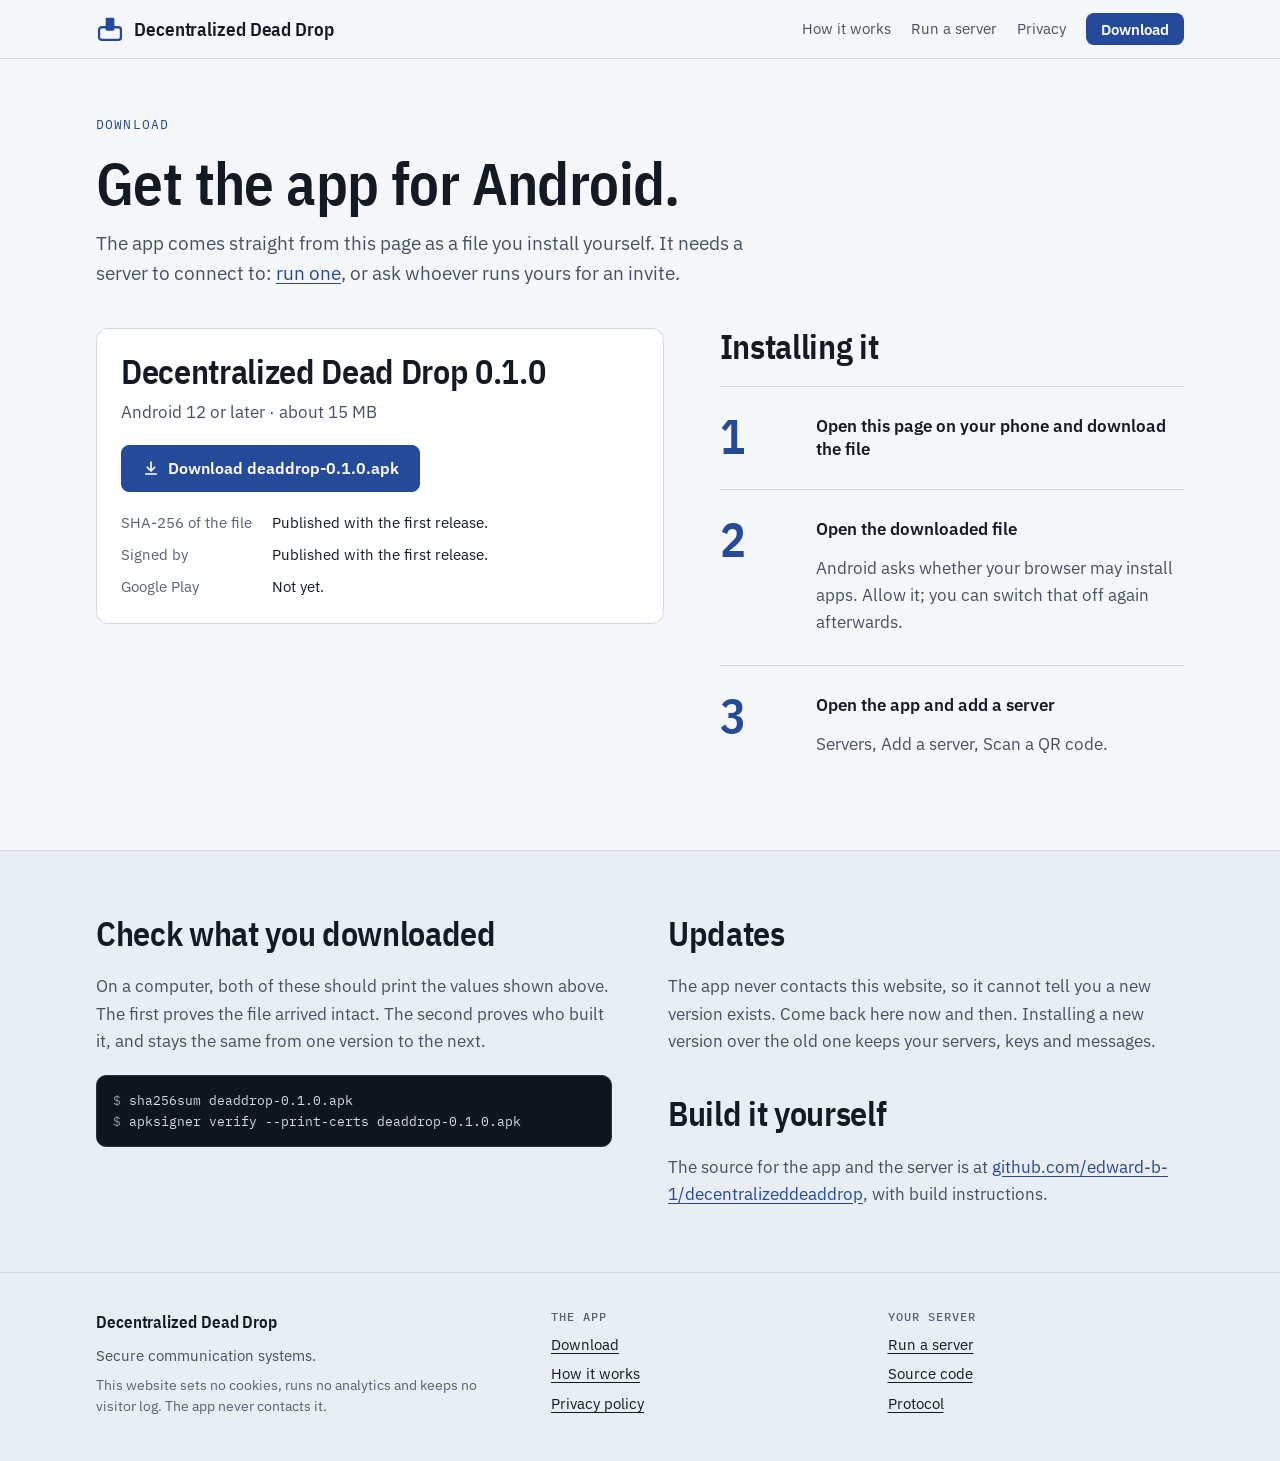
==== site/download.html @ c1031be3 "The website's pages, its web server configuration, and deployment notes from a real server site/: th" ====
<!doctype html>
<html lang="en">
<head>
<meta charset="utf-8">
<meta name="viewport" content="width=device-width, initial-scale=1, viewport-fit=cover">
<title>Download · Decentralized Dead Drop</title>
<meta name="description" content="Download the Decentralized Dead Drop app for Android.">
<link rel="icon" href="icon.svg" type="image/svg+xml">
<link rel="stylesheet" href="style.css">
</head>
<body>
<header class="top">
  <div class="wrap">
    <a class="brand" href="index.html">
      <svg viewBox="0 0 32 32" aria-hidden="true"><rect x="3.5" y="14" width="25" height="14.5" rx="3" fill="none" stroke="currentColor" stroke-width="2.6"/><rect x="11" y="3" width="10" height="15" rx="1.6" fill="currentColor"/></svg>
      Decentralized Dead Drop
    </a>
    <nav class="nav" aria-label="Main">
      <a href="how-it-works.html">How it works</a>
      <a href="server.html">Run a server</a>
      <a href="privacy.html">Privacy</a>
      <a class="btn" aria-current="page" href="download.html">Download</a>
    </nav>
  </div>
</header>

<main>
  <section class="pagehead">
    <div class="wrap">
      <p class="eyebrow">Download</p>
      <h1>Get the app for Android.</h1>
      <p class="lede">The app comes straight from this page as a file you install yourself. It needs a server to connect to: <a href="server.html">run one</a>, or ask whoever runs yours for an invite.</p>
    </div>
  </section>

  <section class="band first">
    <div class="wrap dl">
      <div class="dl-card">
        <div class="stack tight"><h2>Decentralized Dead Drop 0.1.0</h2><p class="soft">Android 12 or later · about 15 MB</p></div>
        <div class="actions"><a class="btn" href="download/deaddrop-0.1.0.apk"><svg viewBox="0 0 24 24" aria-hidden="true"><path d="M12 4v12m0 0l-5-5m5 5l5-5M5 20h14"/></svg>Download deaddrop-0.1.0.apk</a></div>
        <!-- RELEASE: every release, update the version, the size, the file name and the two fingerprints (site/README.md). -->
        <dl class="facts">
          <dt>SHA-256 of the file</dt><dd>Published with the first release.</dd>
          <dt>Signed by</dt><dd>Published with the first release.</dd>
          <dt>Google Play</dt><dd>Not yet.</dd>
        </dl>
      </div>
      <div class="stack-lg">
        <div class="stack">
          <h2>Installing it</h2>
          <ol class="steps wide">
            <li><div class="say"><h3>Open this page on your phone and download the file</h3></div></li>
            <li><div class="say"><h3>Open the downloaded file</h3><p class="soft">Android asks whether your browser may install apps. Allow it; you can switch that off again afterwards.</p></div></li>
            <li><div class="say"><h3>Open the app and add a server</h3><p class="soft">Servers, Add a server, Scan a QR code.</p></div></li>
          </ol>
        </div>
      </div>
    </div>
  </section>

  <section class="band tint">
    <div class="wrap two">
      <div class="stack">
        <h2>Check what you downloaded</h2>
        <p class="soft">On a computer, both of these should print the values shown above. The first proves the file arrived intact. The second proves who built it, and stays the same from one version to the next.</p>
        <div class="term flat"><pre><span class="dim">$</span> sha256sum deaddrop-0.1.0.apk
<span class="dim">$</span> apksigner verify --print-certs deaddrop-0.1.0.apk</pre></div>
      </div>
      <div class="stack">
        <h2>Updates</h2>
        <p class="soft">The app never contacts this website, so it cannot tell you a new version exists. Come back here now and then. Installing a new version over the old one keeps your servers, keys and messages.</p>
        <h2 class="mt">Build it yourself</h2>
        <p class="soft">The source for the app and the server is at <a href="https://github.com/edward-b-1/decentralizeddeaddrop">github.com/edward-b-1/decentralizeddeaddrop</a>, with build instructions.</p>
      </div>
    </div>
  </section>
</main>

<footer>
  <div class="wrap">
    <div class="stack tight">
      <a class="brand minor" href="index.html">Decentralized Dead Drop</a>
      <p>Secure communication systems.</p>
      <p class="small">This website sets no cookies, runs no analytics and keeps no visitor log. The app never contacts it.</p>
    </div>
    <div>
      <h3>The app</h3>
      <ul><li><a href="download.html">Download</a></li><li><a href="how-it-works.html">How it works</a></li><li><a href="privacy.html">Privacy policy</a></li></ul>
    </div>
    <div>
      <h3>Your server</h3>
      <ul><li><a href="server.html">Run a server</a></li><li><a href="https://github.com/edward-b-1/decentralizeddeaddrop">Source code</a></li><li><a href="https://github.com/edward-b-1/decentralizeddeaddrop/blob/main/docs/PROTOCOL.md">Protocol</a></li></ul>
    </div>
  </div>
</footer>
</body>
</html>
---- site/style.css ----
/* decentralizeddeaddrop.com. Plain pages: no script, no cookies, nothing loaded from anyone else. */

/* One file holds every weight of IBM Plex Sans. */
@font-face { font-family: "IBM Plex Sans"; font-weight: 100 700; font-style: normal; font-display: swap; src: url("fonts/ibm-plex-sans.woff2") format("woff2"); }
@font-face { font-family: "IBM Plex Sans Condensed"; font-weight: 500; font-style: normal; font-display: swap; src: url("fonts/ibm-plex-sans-condensed-500.woff2") format("woff2"); }
@font-face { font-family: "IBM Plex Sans Condensed"; font-weight: 600; font-style: normal; font-display: swap; src: url("fonts/ibm-plex-sans-condensed-600.woff2") format("woff2"); }
@font-face { font-family: "IBM Plex Mono"; font-weight: 400; font-style: normal; font-display: swap; src: url("fonts/ibm-plex-mono-400.woff2") format("woff2"); }
@font-face { font-family: "IBM Plex Mono"; font-weight: 500; font-style: normal; font-display: swap; src: url("fonts/ibm-plex-mono-500.woff2") format("woff2"); }

:root { color-scheme: light; }
html { -webkit-text-size-adjust: 100%; }
body { margin: 0; }
img, svg { max-width: 100%; }
/* Layout: left-aligned pages on the app's cool grey ground. Dark mono panels always mean
   "the server" (its queue, its terminal); everything else stays quiet around them. */
:root {
  --bg: #F5F7FA; --surface: #FFFFFF; --surface-2: #E9EDF4; --line: #D3D9E3;
  --ink: #141A24; --ink-soft: #465162; --muted: #586373;
  --accent: #264A9A; --accent-soft: #DBE4F8; --on-accent: #FFFFFF;
  --ok: #1B7245; --wait: #8F5B00; --danger: #B3261E;
  --term: #10151D; --term-2: #1A212C; --term-line: #2A3442; --term-fg: #D5DCE8; --term-dim: #8793A6;
  --term-accent: #9DB8FF; --term-ok: #6FD3A0; --term-wait: #F0B95B;
  --shadow: rgba(20, 26, 36, .16);
  --display: "IBM Plex Sans Condensed", "IBM Plex Sans", "Arial Narrow", system-ui, sans-serif;
  --text: "IBM Plex Sans", system-ui, "Segoe UI", sans-serif;
  --mono: "IBM Plex Mono", ui-monospace, Consolas, "Courier New", monospace;
}
@media (prefers-color-scheme: dark) {
  :root {
    --bg: #11151C; --surface: #1A202A; --surface-2: #222A36; --line: #2F3846;
    --ink: #E6EAF1; --ink-soft: #AAB4C3; --muted: #98A3B4;
    --accent: #9DB8FF; --accent-soft: #24345C; --on-accent: #0E1A3A;
    --ok: #6FD3A0; --wait: #F0B95B; --danger: #FF8A80;
    --term: #090C11; --term-2: #131922; --term-line: #2F3846; --term-fg: #D5DCE8; --term-dim: #8793A6;
    --term-accent: #9DB8FF; --term-ok: #6FD3A0; --term-wait: #F0B95B;
    --shadow: rgba(0, 0, 0, .5);
    color-scheme: dark;
  }
}

* { box-sizing: border-box; }
body { background: var(--bg); color: var(--ink); font-family: var(--text); font-size: 17px; line-height: 1.6; }
body::before { content: ""; position: fixed; inset: 0 0 auto; height: env(safe-area-inset-top, 0px); z-index: 10; background: var(--bg); }
.wrap { max-width: 1120px; margin: 0 auto; padding-left: max(16px, env(safe-area-inset-left, 0px)); padding-right: max(16px, env(safe-area-inset-right, 0px)); }
a { color: var(--accent); text-underline-offset: 3px; }
a:focus-visible, button:focus-visible { outline: 3px solid var(--accent); outline-offset: 3px; border-radius: 4px; }
h1, h2, h3, p, ul, ol, dl, dd, figure, pre { margin: 0; }
h1, h2 { font-family: var(--display); font-weight: 600; letter-spacing: -.01em; text-wrap: balance; }
h1 { font-size: clamp(2.3rem, 5.4vw, 3.7rem); line-height: 1.04; }
h2 { font-size: clamp(1.6rem, 3vw, 2.1rem); line-height: 1.15; }
h3 { font-size: 1.06rem; font-weight: 600; line-height: 1.35; }
.eyebrow { font-family: var(--mono); font-size: .8rem; letter-spacing: .09em; text-transform: uppercase; color: var(--accent); }
.lede { font-size: 1.18rem; line-height: 1.55; color: var(--ink-soft); max-width: 60ch; }
.soft { color: var(--ink-soft); }
.small { font-size: .875rem; line-height: 1.5; color: var(--muted); }
.mono { font-family: var(--mono); font-size: .88em; }


/* ---------- header ---------- */
.top { position: sticky; top: env(safe-area-inset-top, 0px); z-index: 9; background: var(--bg); border-bottom: 1px solid var(--line); }
.top .wrap { display: flex; flex-wrap: wrap; align-items: center; justify-content: space-between; gap: 6px 24px; padding-block: 10px; }
.brand { display: flex; align-items: center; gap: 10px; color: var(--ink); text-decoration: none; font-family: var(--display); font-weight: 600; font-size: 1.2rem; letter-spacing: -.005em; }
.brand svg { width: 28px; height: 28px; flex: none; color: var(--accent); }
.nav { display: flex; flex-wrap: wrap; align-items: center; gap: 4px 20px; font-size: .95rem; }
.nav a { color: var(--ink-soft); text-decoration: none; padding: 6px 0; border-bottom: 2px solid transparent; }
.nav a:hover { color: var(--ink); }
.nav a[aria-current="page"] { color: var(--ink); border-bottom-color: var(--accent); }
.nav a.btn { color: var(--on-accent); border-bottom: none; padding: 7px 14px; font-size: .92rem; }

.btn { display: inline-flex; align-items: center; gap: 8px; font: 600 1rem/1.2 var(--text); padding: 13px 20px; border-radius: 8px; border: 1.5px solid var(--accent); background: var(--accent); color: var(--on-accent); text-decoration: none; cursor: pointer; }
.btn:hover { filter: brightness(1.08); }
.btn.ghost { background: transparent; color: var(--accent); }
.btn svg { width: 18px; height: 18px; fill: none; stroke: currentColor; stroke-width: 2.2; stroke-linecap: round; stroke-linejoin: round; }
.actions { display: flex; flex-wrap: wrap; gap: 12px; }

/* ---------- page furniture ---------- */
.band { padding-block: 64px; }
.band + .band { border-top: 1px solid var(--line); }
.band.tint { background: var(--surface-2); }
.stack { display: flex; flex-direction: column; gap: 20px; }
.stack-lg { display: flex; flex-direction: column; gap: 40px; }
.head { display: flex; flex-direction: column; gap: 10px; max-width: 62ch; }
.prose { display: flex; flex-direction: column; gap: 16px; max-width: 66ch; }
.prose ul, .prose ol { padding-left: 1.2em; display: flex; flex-direction: column; gap: 8px; }
.pagehead { padding-block: 56px 40px; }
.pagehead .wrap { display: flex; flex-direction: column; gap: 16px; }

/* ---------- "the server" panels ---------- */
.term { background: var(--term); color: var(--term-fg); border: 1px solid var(--term-line); border-radius: 10px; font-family: var(--mono); font-size: .84rem; line-height: 1.55; box-shadow: 0 14px 34px var(--shadow); min-width: 0; overflow: hidden; }
.term-bar { display: flex; flex-wrap: wrap; gap: 4px 14px; align-items: baseline; padding: 10px 16px; background: var(--term-2); border-bottom: 1px solid var(--term-line); }
.term-bar b { font-weight: 500; }
.term .dim { color: var(--term-dim); }
.term .hi { color: var(--term-accent); }
.term .run { margin-left: auto; color: var(--term-ok); }
.term .run::before { content: ""; display: inline-block; width: 8px; height: 8px; border-radius: 50%; background: var(--term-ok); margin-right: 7px; }
.term pre { font: inherit; padding: 14px 16px; overflow-x: auto; white-space: pre; }
.term pre + pre { border-top: 1px solid var(--term-line); }
.term.flat { box-shadow: none; }
.qr-box { padding: 4px 16px 16px; }
.qr { display: block; width: min(250px, 100%); height: auto; }
.qr-light { fill: var(--term-fg); } .qr-dark { fill: var(--term); }

/* the queue */
.q-head { display: flex; justify-content: space-between; gap: 12px; padding: 12px 16px 6px; font-size: .72rem; letter-spacing: .09em; text-transform: uppercase; color: var(--term-dim); }
.q { list-style: none; padding: 0 8px; display: flex; flex-direction: column; }
.q-row { display: grid; grid-template-columns: minmax(0, 1fr) auto; align-items: center; gap: 14px; padding: 10px 8px; border-top: 1px solid var(--term-line); }
.q-left { position: relative; min-width: 0; }
.q-live { display: flex; gap: 12px; min-width: 0; white-space: nowrap; }
.q-live b { font-weight: 500; flex: none; }
.q-cipher { color: var(--term-dim); overflow: hidden; text-overflow: ellipsis; min-width: 0; }
.q-end { position: absolute; inset: 0; opacity: 0; color: var(--term-ok); white-space: nowrap; overflow: hidden; text-overflow: ellipsis; }
.q-row.aged .q-end { color: var(--term-wait); }
.q-marks { display: flex; gap: 7px; }
.q-marks i { width: 11px; height: 11px; border-radius: 50%; background: var(--term-accent); border: 1.5px solid var(--term-accent); }
.q-marks i.got { background: transparent; border-color: var(--term-dim); }
.q-row.wiped .q-live { opacity: 0; } .q-row.wiped .q-end { opacity: 1; }
.q-foot { padding: 12px 16px 14px; border-top: 1px solid var(--term-line); color: var(--term-dim); font-size: .78rem; display: flex; flex-wrap: wrap; gap: 4px 18px; }
.q-foot i { display: inline-block; width: 9px; height: 9px; border-radius: 50%; margin-right: 6px; border: 1.5px solid var(--term-accent); background: var(--term-accent); }
.q-foot i.got { background: transparent; border-color: var(--term-dim); }
@media (prefers-reduced-motion: no-preference) {
  .q-row { animation: q-life 14s linear infinite; }
  .q-row .q-live { animation: q-live 14s linear infinite; }
  .q-row .q-end { animation: q-end 14s linear infinite; }
  .q-row .q-marks i:nth-child(1) { animation: q-m1 14s linear infinite; }
  .q-row .q-marks i:nth-child(2) { animation: q-m2 14s linear infinite; }
  .q-row .q-marks i:nth-child(3) { animation: q-m3 14s linear infinite; }
  .q-row.aged .q-marks i:nth-child(2), .q-row.aged .q-marks i:nth-child(3) { animation: none; }
  .q-row:nth-child(2), .q-row:nth-child(2) * { animation-delay: -3.5s; }
  .q-row:nth-child(3), .q-row:nth-child(3) * { animation-delay: -7s; }
  .q-row:nth-child(4), .q-row:nth-child(4) * { animation-delay: -10.5s; }
}
@keyframes q-life { 0% { opacity: 0; } 4%, 93% { opacity: 1; } 100% { opacity: 0; } }
@keyframes q-live { 0%, 70% { opacity: 1; } 74%, 100% { opacity: 0; } }
@keyframes q-end { 0%, 72% { opacity: 0; } 76%, 100% { opacity: 1; } }
@keyframes q-m1 { 0%, 19.9% { background: var(--term-accent); border-color: var(--term-accent); } 20%, 100% { background: transparent; border-color: var(--term-dim); } }
@keyframes q-m2 { 0%, 41.9% { background: var(--term-accent); border-color: var(--term-accent); } 42%, 100% { background: transparent; border-color: var(--term-dim); } }
@keyframes q-m3 { 0%, 65.9% { background: var(--term-accent); border-color: var(--term-accent); } 66%, 100% { background: transparent; border-color: var(--term-dim); } }

/* ---------- home ---------- */
.hero { padding-block: 64px 56px; }
.hero .wrap { display: grid; grid-template-columns: minmax(0, 1.05fr) minmax(0, .95fr); gap: 48px; align-items: center; }
.hero-text { display: flex; flex-direction: column; gap: 22px; min-width: 0; }
.hero figure { display: flex; flex-direction: column; gap: 12px; min-width: 0; }
.status { border-left: 4px solid var(--wait); background: var(--surface); padding: 14px 18px; border-radius: 0 8px 8px 0; font-size: .95rem; }
.status b { color: var(--wait); }

.steps { list-style: none; padding: 0; display: flex; flex-direction: column; counter-reset: step; }
.steps > li { counter-increment: step; display: grid; grid-template-columns: 64px minmax(0, 1fr) minmax(0, 1fr); gap: 8px 32px; padding-block: 28px; border-top: 1px solid var(--line); align-items: start; }
.steps > li::before { content: counter(step); font-family: var(--display); font-weight: 600; font-size: 3rem; line-height: .9; color: var(--accent); }
.steps .say { display: flex; flex-direction: column; gap: 8px; min-width: 0; }
.steps .say p { color: var(--ink-soft); }
.steps .show { min-width: 0; }
.steps.wide > li { grid-template-columns: 64px minmax(0, 1fr); }
.steps.wide .say { gap: 14px; }

.card { background: var(--surface); border: 1px solid var(--line); border-radius: 10px; padding: 16px 18px; display: flex; flex-direction: column; gap: 10px; min-width: 0; }
.card .label { font-family: var(--mono); font-size: .72rem; letter-spacing: .09em; text-transform: uppercase; color: var(--muted); }
.fp { display: grid; grid-template-columns: repeat(auto-fill, minmax(4.2ch, 1fr)); gap: 6px 14px; font-family: var(--mono); font-size: 1rem; font-variant-numeric: tabular-nums; }
.roster { list-style: none; padding: 0; display: flex; flex-direction: column; }
.roster li { display: flex; justify-content: space-between; gap: 12px; padding: 7px 0; border-top: 1px solid var(--line); font-size: .95rem; }
.roster li span { color: var(--muted); font-family: var(--mono); font-size: .8rem; }
.digits { display: grid; grid-template-columns: repeat(3, auto); justify-content: start; gap: 6px 22px; font-family: var(--mono); font-size: 1.25rem; font-variant-numeric: tabular-nums; letter-spacing: .04em; }

.two { display: grid; grid-template-columns: repeat(2, minmax(0, 1fr)); gap: 40px 56px; }
.list { list-style: none; padding: 0; display: flex; flex-direction: column; }
.list li { padding: 14px 0; border-top: 1px solid var(--line); display: flex; flex-direction: column; gap: 2px; }
.list li b { font-weight: 600; }
.list li span { color: var(--ink-soft); font-size: .97rem; }
.list.out li b::before { content: "No "; color: var(--danger); }

.scroll { overflow-x: auto; }
table { border-collapse: collapse; width: 100%; font-size: .97rem; }
th, td { text-align: left; vertical-align: top; padding: 12px 16px 12px 0; border-top: 1px solid var(--line); }
th { font-family: var(--mono); font-size: .74rem; font-weight: 500; letter-spacing: .08em; text-transform: uppercase; color: var(--muted); border-top: none; }
td.can { color: var(--ink); } td.cannot { color: var(--ink); }
th.can { color: var(--wait); } th.cannot { color: var(--ok); }
td code, p code, li code { font-family: var(--mono); font-size: .88em; background: var(--surface-2); padding: 1px 5px; border-radius: 4px; overflow-wrap: anywhere; }
.band.tint td code, .band.tint p code { background: var(--surface); }

.cta .wrap { display: flex; flex-wrap: wrap; align-items: center; justify-content: space-between; gap: 24px; }

/* ---------- download ---------- */
.dl { display: grid; grid-template-columns: minmax(0, 1.1fr) minmax(0, .9fr); gap: 40px 56px; align-items: start; }
.dl-card { background: var(--surface); border: 1px solid var(--line); border-radius: 12px; padding: 24px; display: flex; flex-direction: column; gap: 18px; min-width: 0; }
.facts { display: grid; grid-template-columns: auto minmax(0, 1fr); gap: 8px 20px; font-size: .95rem; }
.facts dt { color: var(--muted); }
.facts dd { min-width: 0; overflow-wrap: anywhere; }
.hash { font-family: var(--mono); font-size: .8rem; line-height: 1.6; overflow-wrap: anywhere; }

/* ---------- footer ---------- */
footer { border-top: 1px solid var(--line); background: var(--surface-2); font-size: .92rem; color: var(--ink-soft); }
footer .wrap { padding-block: 36px 44px; display: grid; grid-template-columns: minmax(0, 1.4fr) minmax(0, 1fr) minmax(0, 1fr); gap: 28px 40px; }
footer h3 { font-family: var(--mono); font-size: .74rem; font-weight: 500; letter-spacing: .09em; text-transform: uppercase; color: var(--muted); margin-bottom: 8px; }
footer ul { list-style: none; padding: 0; display: flex; flex-direction: column; gap: 6px; }
footer a { color: var(--ink); }

@media (max-width: 860px) {
  .hero .wrap, .two, .dl { grid-template-columns: minmax(0, 1fr); }
  .steps > li { grid-template-columns: 44px minmax(0, 1fr); }
  .steps > li::before { font-size: 2.3rem; }
  .steps .show { grid-column: 2; }
  .steps.wide > li { grid-template-columns: 44px minmax(0, 1fr); }
  footer .wrap { grid-template-columns: minmax(0, 1fr); }
  .band { padding-block: 48px; }
  .hero { padding-block: 40px; }
}
@media (max-width: 480px) {
  body { font-size: 16px; }
  .steps > li, .steps.wide > li { grid-template-columns: minmax(0, 1fr); }
  .steps .show { grid-column: 1; }
  .q-cipher { display: none; }
}

/* ---------- the landing page ---------- */
/* The hero keeps one look in both themes: night blue, with the app shown as it looks by day. */
:root {
  --night: #0A1122; --night-2: #121C36; --night-line: #2A3757; --night-glow: rgba(78, 118, 224, .38);
  --h-fg: #F1F4FB; --h-soft: #B7C2D8; --h-dim: #8492AD; --h-accent: #9DB8FF; --h-on-accent: #0E1A3A;
  --p-screen: #F5F7FA; --p-surface: #FFFFFF; --p-bar: #E9EDF4; --p-line: #D3D9E3; --p-ink: #141A24; --p-muted: #586373; --p-mine: #DBE4F8; --p-accent: #264A9A;
}
.hero-b { background: radial-gradient(1000px 560px at 88% -12%, var(--night-glow), transparent 62%), linear-gradient(180deg, var(--night), var(--night-2)); color: var(--h-fg); padding-block: 72px 80px; }
.hero-b .wrap { display: flex; flex-direction: column; gap: 64px; }
.hb-top { display: grid; grid-template-columns: minmax(0, 1.2fr) minmax(0, .8fr); gap: 40px 64px; align-items: end; }
.hb-text { display: flex; flex-direction: column; gap: 24px; min-width: 0; }
.hero-b h1 { font-size: clamp(3.1rem, 8.6vw, 6.4rem); line-height: .94; letter-spacing: -.02em; }
.hero-b .eyebrow { color: var(--h-accent); }
.hero-b .lede { color: var(--h-soft); font-size: 1.22rem; }
.hero-b .small { color: var(--h-dim); }
.hero-b .btn { background: var(--h-accent); border-color: var(--h-accent); color: var(--h-on-accent); }
.hero-b .btn.ghost { background: transparent; color: var(--h-accent); }
.hero-b a:focus-visible { outline-color: var(--h-fg); }
.core { list-style: none; padding: 0; margin: 0; display: flex; flex-direction: column; min-width: 0; }
.core li { display: flex; align-items: baseline; gap: 14px; padding: 13px 0; border-top: 1px solid var(--night-line); font-size: 1.14rem; font-weight: 500; line-height: 1.35; }
.core li:last-child { border-bottom: 1px solid var(--night-line); }
.core li::before { content: ""; flex: none; width: 9px; height: 9px; background: var(--h-accent); transform: translateY(-1px); }

.relay { display: grid; grid-template-columns: minmax(0, 250px) minmax(20px, 1fr) minmax(0, 420px) minmax(20px, 1fr) minmax(0, 250px); align-items: center; }
.node { display: flex; flex-direction: column; gap: 12px; min-width: 0; }
.node-label { font-family: var(--mono); font-size: .74rem; letter-spacing: .09em; text-transform: uppercase; color: var(--h-fg); }
.node-label span { color: var(--h-dim); }
.node-label span::before { content: "· "; }
.link { position: relative; height: 2px; margin-top: 30px; background: repeating-linear-gradient(90deg, var(--night-line) 0 7px, transparent 7px 14px); }
.link i { position: absolute; top: -6px; left: 0; width: 14px; height: 14px; margin-left: -7px; border-radius: 3px; background: var(--h-accent); opacity: 0; }
.relay .term { box-shadow: 0 18px 44px rgba(0, 0, 0, .45); }
.relay .q { min-height: 44px; }
.relay .q-row { border-top: none; }

.phone { background: var(--p-screen); color: var(--p-ink); border: 6px solid #000; border-radius: 26px; overflow: hidden; font-family: var(--text); font-size: .9rem; line-height: 1.35; box-shadow: 0 18px 44px rgba(0, 0, 0, .45); display: flex; flex-direction: column; }
.p-bar { display: flex; align-items: center; gap: 10px; padding: 12px 12px 10px; background: var(--p-bar); }
.p-bar svg { width: 20px; height: 20px; flex: none; fill: none; stroke: var(--p-ink); stroke-width: 2; stroke-linecap: round; stroke-linejoin: round; }
.p-bar b { display: block; font-weight: 500; font-size: 1rem; }
.p-bar small { display: block; font-size: .74rem; color: var(--p-muted); }
.p-msgs { display: flex; flex-direction: column; gap: 8px; padding: 14px 12px; min-height: 210px; justify-content: flex-end; }
.b { max-width: 86%; padding: 8px 11px; border-radius: 14px; background: var(--p-surface); border: 1px solid var(--p-line); align-self: flex-start; }
.b small { display: block; font-size: .72rem; font-weight: 500; color: var(--p-accent); }
.b.mine { align-self: flex-end; background: var(--p-mine); border-color: var(--p-mine); }
.p-send { display: flex; align-items: center; gap: 8px; padding: 8px 10px 12px; border-top: 1px solid var(--p-line); }
.p-send span { flex: 1; padding: 7px 12px; border-radius: 18px; background: var(--p-surface); border: 1px solid var(--p-line); color: var(--p-muted); font-size: .84rem; }
.p-send i { width: 30px; height: 30px; border-radius: 50%; background: var(--p-accent); flex: none; }

@media (prefers-reduced-motion: no-preference) {
  .relay .b.sent { animation: r-sent 12s ease-out infinite; }
  .relay .b.got { animation: r-got 12s ease-out infinite; }
  .relay .q-row { animation: r-row 12s linear infinite; }
  .relay .q-row .q-live { animation: r-live 12s linear infinite; }
  .relay .q-row .q-end { animation: r-end 12s linear infinite; }
  .relay .q-row .q-marks i:nth-child(1) { animation: r-m1 12s linear infinite; }
  .relay .q-row .q-marks i:nth-child(2) { animation: r-m2 12s linear infinite; }
  .relay .link.one i { animation: r-p1 12s linear infinite; }
  .relay .link.two i { animation: r-p2 12s linear infinite; }
}
@keyframes r-sent { 0%, 4% { opacity: 0; transform: translateY(8px); } 8%, 95% { opacity: 1; transform: none; } 100% { opacity: 0; transform: none; } }
@keyframes r-got { 0%, 31% { opacity: 0; transform: translateY(8px); } 35%, 95% { opacity: 1; transform: none; } 100% { opacity: 0; transform: none; } }
@keyframes r-row { 0%, 15% { opacity: 0; } 19%, 84% { opacity: 1; } 90%, 100% { opacity: 0; } }
@keyframes r-live { 0%, 55% { opacity: 1; } 59%, 100% { opacity: 0; } }
@keyframes r-end { 0%, 56% { opacity: 0; } 60%, 100% { opacity: 1; } }
@keyframes r-m1 { 0%, 32.9% { background: var(--term-accent); border-color: var(--term-accent); } 33%, 100% { background: transparent; border-color: var(--term-dim); } }
@keyframes r-m2 { 0%, 51.9% { background: var(--term-accent); border-color: var(--term-accent); } 52%, 100% { background: transparent; border-color: var(--term-dim); } }
@keyframes r-p1 { 0%, 8% { left: 0; opacity: 0; } 9% { left: 0; opacity: 1; } 15% { left: 100%; opacity: 1; } 16%, 100% { left: 100%; opacity: 0; } }
@keyframes r-p2 { 0%, 24% { left: 0; opacity: 0; } 25% { left: 0; opacity: 1; } 31% { left: 100%; opacity: 1; } 32%, 100% { left: 100%; opacity: 0; } }
@keyframes r-p1v { 0%, 8% { top: 0; opacity: 0; } 9% { top: 0; opacity: 1; } 15% { top: 100%; opacity: 1; } 16%, 100% { top: 100%; opacity: 0; } }
@keyframes r-p2v { 0%, 24% { top: 0; opacity: 0; } 25% { top: 0; opacity: 1; } 31% { top: 100%; opacity: 1; } 32%, 100% { top: 100%; opacity: 0; } }

.steps-b { list-style: none; padding: 0; margin: 0; counter-reset: step; display: grid; grid-template-columns: repeat(2, minmax(0, 1fr)); gap: 20px; }
.steps-b > li { counter-increment: step; background: var(--surface); border: 1px solid var(--line); border-radius: 16px; padding: 28px; display: flex; flex-direction: column; gap: 22px; min-width: 0; }
.steps-b .say { display: grid; grid-template-columns: auto minmax(0, 1fr); gap: 6px 20px; }
.steps-b .say::before { content: counter(step); grid-row: 1 / span 2; font-family: var(--display); font-weight: 600; font-size: 4.2rem; line-height: .82; color: var(--accent); }
.steps-b h3 { font-family: var(--display); font-size: 1.6rem; line-height: 1.12; letter-spacing: -.01em; text-wrap: balance; }
.steps-b .say p { color: var(--ink-soft); grid-column: 2; }
.steps-b .show { margin-top: auto; min-width: 0; }
.steps-b .card { background: var(--bg); }
.scan { display: flex; align-items: center; gap: 20px; background: var(--bg); border: 1px solid var(--line); border-radius: 10px; padding: 14px; }
.scan .qr { width: 116px; flex: none; border-radius: 4px; }
.qr.on-card .qr-light { fill: #FFFFFF; } .qr.on-card .qr-dark { fill: #141A24; }
.scan-fp { display: flex; flex-direction: column; gap: 8px; min-width: 0; flex: 1; }
.scan-fp .label { font-family: var(--mono); font-size: .72rem; letter-spacing: .09em; text-transform: uppercase; color: var(--muted); }
.scan-fp .fp { font-size: .9rem; gap: 4px 12px; }
.cta-row { display: flex; flex-wrap: wrap; align-items: center; justify-content: space-between; gap: 24px; }

@media (max-width: 900px) {
  .hb-top { grid-template-columns: minmax(0, 1fr); }
  .hero-b { padding-block: 44px 52px; }
  .hero-b .wrap { gap: 40px; }
  .relay { grid-template-columns: minmax(0, 1fr); justify-items: center; }
  .node { width: min(100%, 420px); }
  .link { width: 2px; height: 34px; margin: 8px 0; background: repeating-linear-gradient(180deg, var(--night-line) 0 7px, transparent 7px 14px); }
  .link i { left: 1px; top: 0; margin-top: -7px; }
  .p-msgs { min-height: 0; }
  .steps-b { grid-template-columns: minmax(0, 1fr); }
  .steps-b > li { padding: 22px 18px; }
  .steps-b .say::before { font-size: 3.2rem; }
  .steps-b h3 { font-size: 1.4rem; }
}
@media (max-width: 900px) and (prefers-reduced-motion: no-preference) {
  .relay .link.one i { animation-name: r-p1v; }
  .relay .link.two i { animation-name: r-p2v; }
}
@media (max-width: 480px) {
  .scan { flex-direction: column; align-items: flex-start; }
  .relay .q-cipher { display: none; }
}

/* ---------- small adjustments ---------- */
.defs { position: absolute; }
.mt { margin-top: 20px; }
.band.first { padding-top: 0; border-top: none; }
.narrow { max-width: 66ch; }
.stack.tight { gap: 8px; }
.brand.minor { font-size: 1.05rem; }
.term .ok { color: var(--term-ok); }
.term .wait { color: var(--term-wait); }
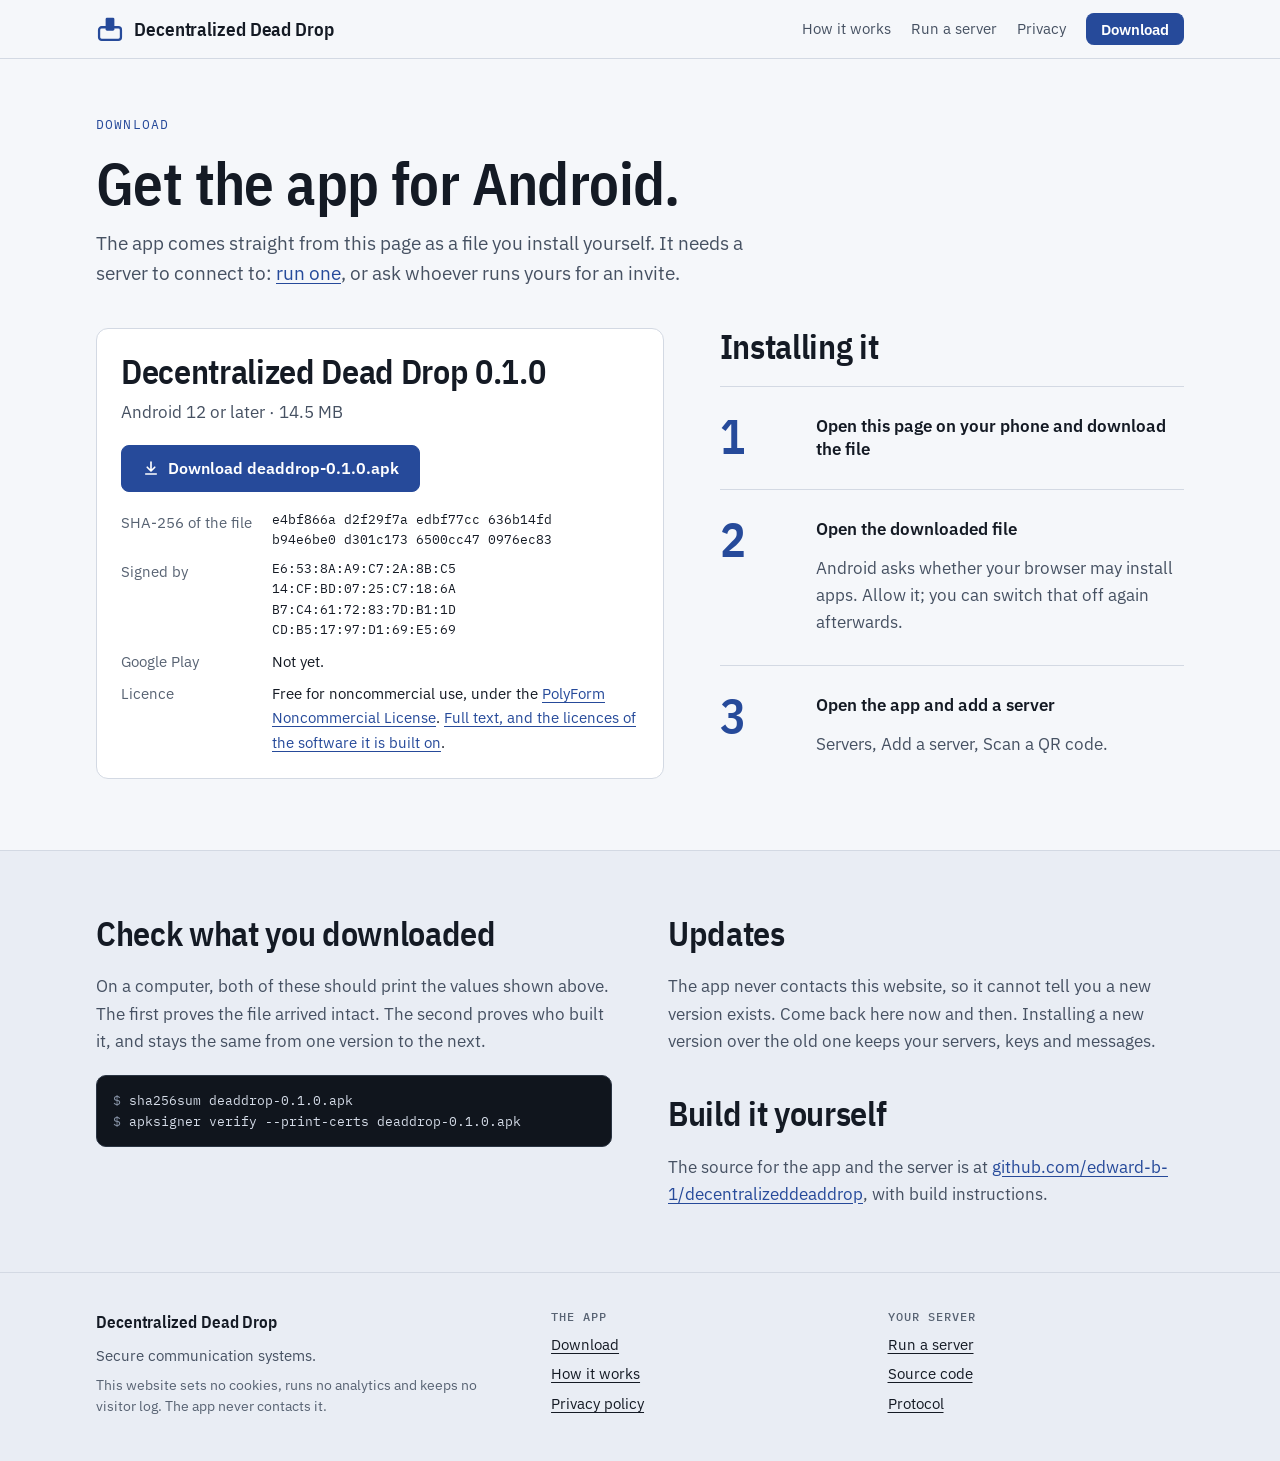
==== commit bf94adb6: "First release: licences screen, the live website's download page, and the web server set-up App: Set" ====
--- a/site/download.html
+++ b/site/download.html
@@ -36,13 +36,14 @@
   <section class="band first">
     <div class="wrap dl">
       <div class="dl-card">
-        <div class="stack tight"><h2>Decentralized Dead Drop 0.1.0</h2><p class="soft">Android 12 or later · about 15 MB</p></div>
+        <div class="stack tight"><h2>Decentralized Dead Drop 0.1.0</h2><p class="soft">Android 12 or later · 14.5 MB</p></div>
         <div class="actions"><a class="btn" href="download/deaddrop-0.1.0.apk"><svg viewBox="0 0 24 24" aria-hidden="true"><path d="M12 4v12m0 0l-5-5m5 5l5-5M5 20h14"/></svg>Download deaddrop-0.1.0.apk</a></div>
         <!-- RELEASE: every release, update the version, the size, the file name and the two fingerprints (site/README.md). -->
         <dl class="facts">
-          <dt>SHA-256 of the file</dt><dd>Published with the first release.</dd>
-          <dt>Signed by</dt><dd>Published with the first release.</dd>
+          <dt>SHA-256 of the file</dt><dd class="hash">e4bf866a d2f29f7a edbf77cc 636b14fd<br>b94e6be0 d301c173 6500cc47 0976ec83</dd>
+          <dt>Signed by</dt><dd class="hash">E6:53:8A:A9:C7:2A:8B:C5<br>14:CF:BD:07:25:C7:18:6A<br>B7:C4:61:72:83:7D:B1:1D<br>CD:B5:17:97:D1:69:E5:69</dd>
           <dt>Google Play</dt><dd>Not yet.</dd>
+          <dt>Licence</dt><dd>Free for noncommercial use, under the <a href="https://polyformproject.org/licenses/noncommercial/1.0.0">PolyForm Noncommercial License</a>. <a href="licences.txt">Full text, and the licences of the software it is built on</a>.</dd>
         </dl>
       </div>
       <div class="stack-lg">
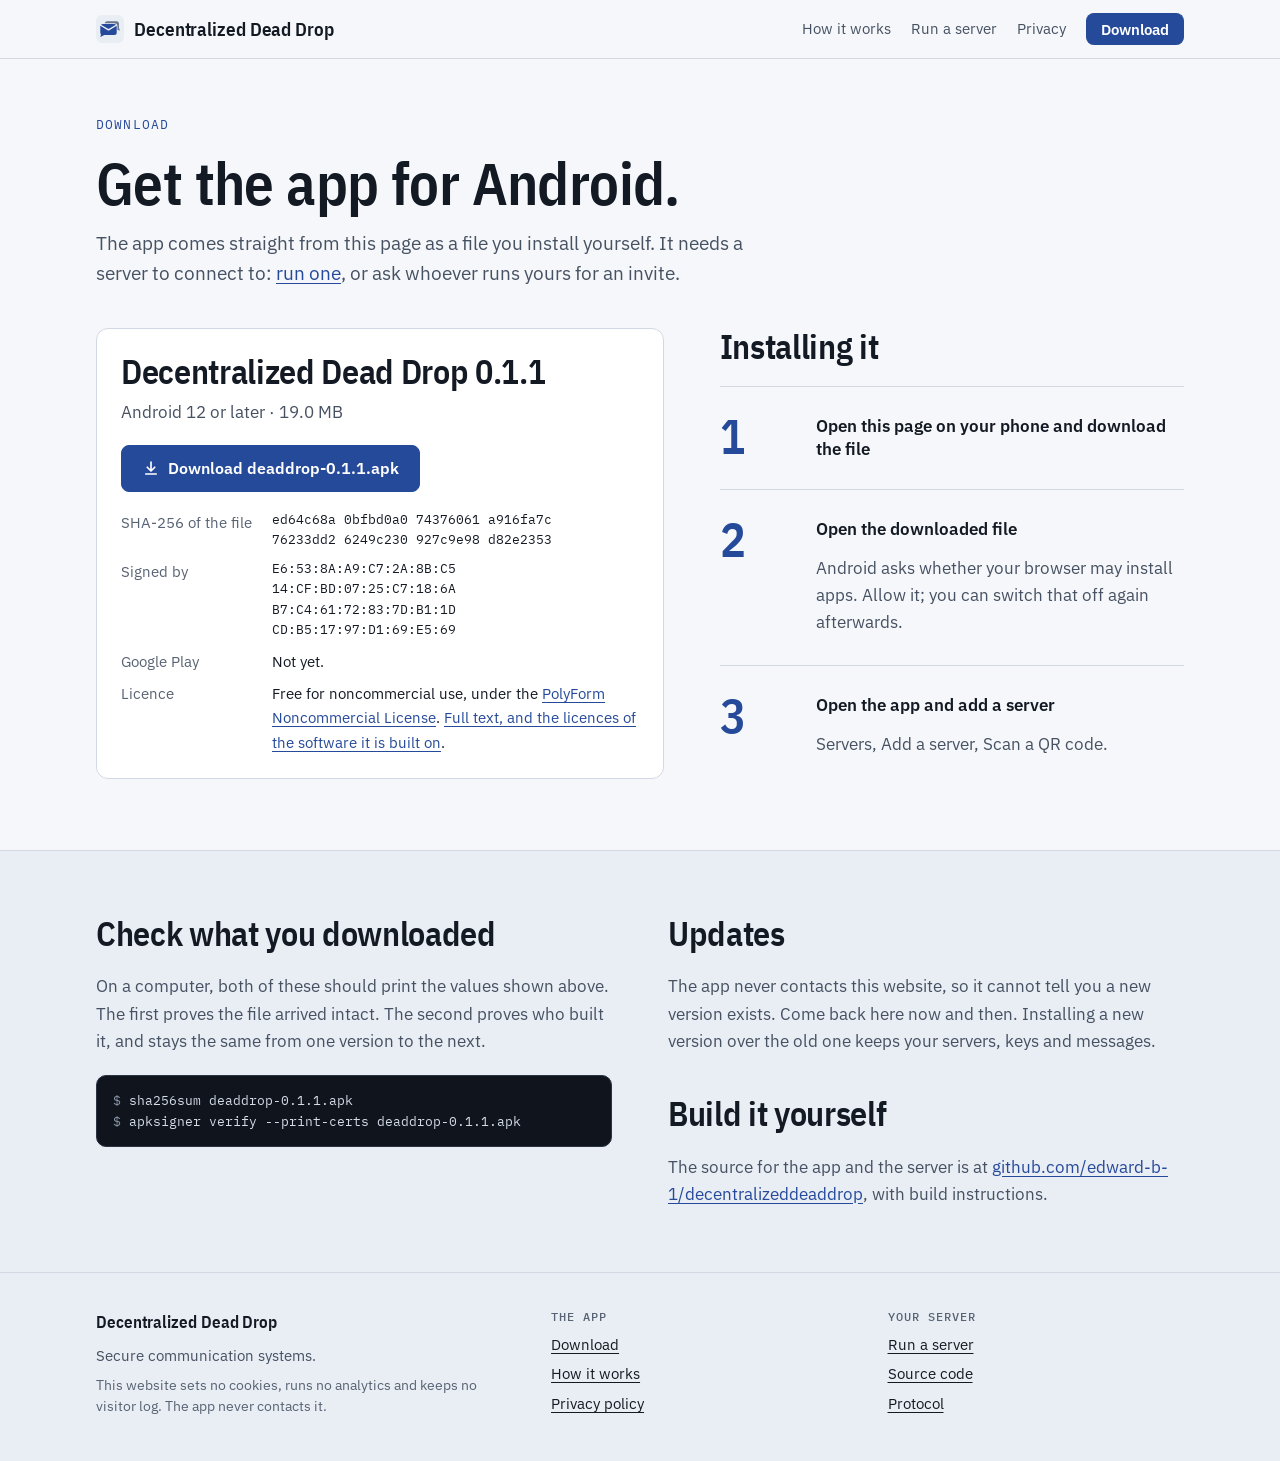
==== commit 45ebc57e: "Version 0.1.1: the icon, and message history in an encrypted database Icon: "sealed conversation", r" ====
--- a/site/download.html
+++ b/site/download.html
@@ -12,7 +12,7 @@
 <header class="top">
   <div class="wrap">
     <a class="brand" href="index.html">
-      <svg viewBox="0 0 32 32" aria-hidden="true"><rect x="3.5" y="14" width="25" height="14.5" rx="3" fill="none" stroke="currentColor" stroke-width="2.6"/><rect x="11" y="3" width="10" height="15" rx="1.6" fill="currentColor"/></svg>
+      <svg viewBox="18 18 72 72" aria-hidden="true"><rect x="18" y="18" width="72" height="72" rx="16" fill="#E9EDF4"/><g transform="translate(54 54) scale(0.96) translate(-54 -54)"><path fill="#68758A" d="M39.81 38.5A6.7 6.7 0 0 1 46.4 33H71.3A6.7 6.7 0 0 1 78 39.7V50.5L80.1 56.6Q80.6 58.3 78.9 57.9L74 56.6V47.2A8.7 8.7 0 0 0 65.3 38.5Z"/><path fill="#264A9A" d="M30.04 42.38A6.7 6.7 0 0 1 34.7 40.5H65.3A6.7 6.7 0 0 1 69.96 42.38L51.3 53.56Q50 54.34 48.7 53.56Z"/><path fill="#264A9A" d="M28.19 45.6A6.7 6.7 0 0 0 28 47.2V63.4A6.7 6.7 0 0 0 29.96 68.14L28.2 73.9Q27.9 75.4 29.4 74.9L38.6 70.1H65.3A6.7 6.7 0 0 0 72 63.4V47.2A6.7 6.7 0 0 0 71.81 45.6L51.3 57.88Q50 58.66 48.7 57.88Z"/></g></svg>
       Decentralized Dead Drop
     </a>
     <nav class="nav" aria-label="Main">
@@ -36,11 +36,11 @@
   <section class="band first">
     <div class="wrap dl">
       <div class="dl-card">
-        <div class="stack tight"><h2>Decentralized Dead Drop 0.1.0</h2><p class="soft">Android 12 or later · 14.5 MB</p></div>
-        <div class="actions"><a class="btn" href="download/deaddrop-0.1.0.apk"><svg viewBox="0 0 24 24" aria-hidden="true"><path d="M12 4v12m0 0l-5-5m5 5l5-5M5 20h14"/></svg>Download deaddrop-0.1.0.apk</a></div>
+        <div class="stack tight"><h2>Decentralized Dead Drop 0.1.1</h2><p class="soft">Android 12 or later · 19.0 MB</p></div>
+        <div class="actions"><a class="btn" href="download/deaddrop-0.1.1.apk"><svg viewBox="0 0 24 24" aria-hidden="true"><path d="M12 4v12m0 0l-5-5m5 5l5-5M5 20h14"/></svg>Download deaddrop-0.1.1.apk</a></div>
         <!-- RELEASE: every release, update the version, the size, the file name and the two fingerprints (site/README.md). -->
         <dl class="facts">
-          <dt>SHA-256 of the file</dt><dd class="hash">e4bf866a d2f29f7a edbf77cc 636b14fd<br>b94e6be0 d301c173 6500cc47 0976ec83</dd>
+          <dt>SHA-256 of the file</dt><dd class="hash">ed64c68a 0bfbd0a0 74376061 a916fa7c<br>76233dd2 6249c230 927c9e98 d82e2353</dd>
           <dt>Signed by</dt><dd class="hash">E6:53:8A:A9:C7:2A:8B:C5<br>14:CF:BD:07:25:C7:18:6A<br>B7:C4:61:72:83:7D:B1:1D<br>CD:B5:17:97:D1:69:E5:69</dd>
           <dt>Google Play</dt><dd>Not yet.</dd>
           <dt>Licence</dt><dd>Free for noncommercial use, under the <a href="https://polyformproject.org/licenses/noncommercial/1.0.0">PolyForm Noncommercial License</a>. <a href="licences.txt">Full text, and the licences of the software it is built on</a>.</dd>
@@ -64,8 +64,8 @@
       <div class="stack">
         <h2>Check what you downloaded</h2>
         <p class="soft">On a computer, both of these should print the values shown above. The first proves the file arrived intact. The second proves who built it, and stays the same from one version to the next.</p>
-        <div class="term flat"><pre><span class="dim">$</span> sha256sum deaddrop-0.1.0.apk
-<span class="dim">$</span> apksigner verify --print-certs deaddrop-0.1.0.apk</pre></div>
+        <div class="term flat"><pre><span class="dim">$</span> sha256sum deaddrop-0.1.1.apk
+<span class="dim">$</span> apksigner verify --print-certs deaddrop-0.1.1.apk</pre></div>
       </div>
       <div class="stack">
         <h2>Updates</h2>
